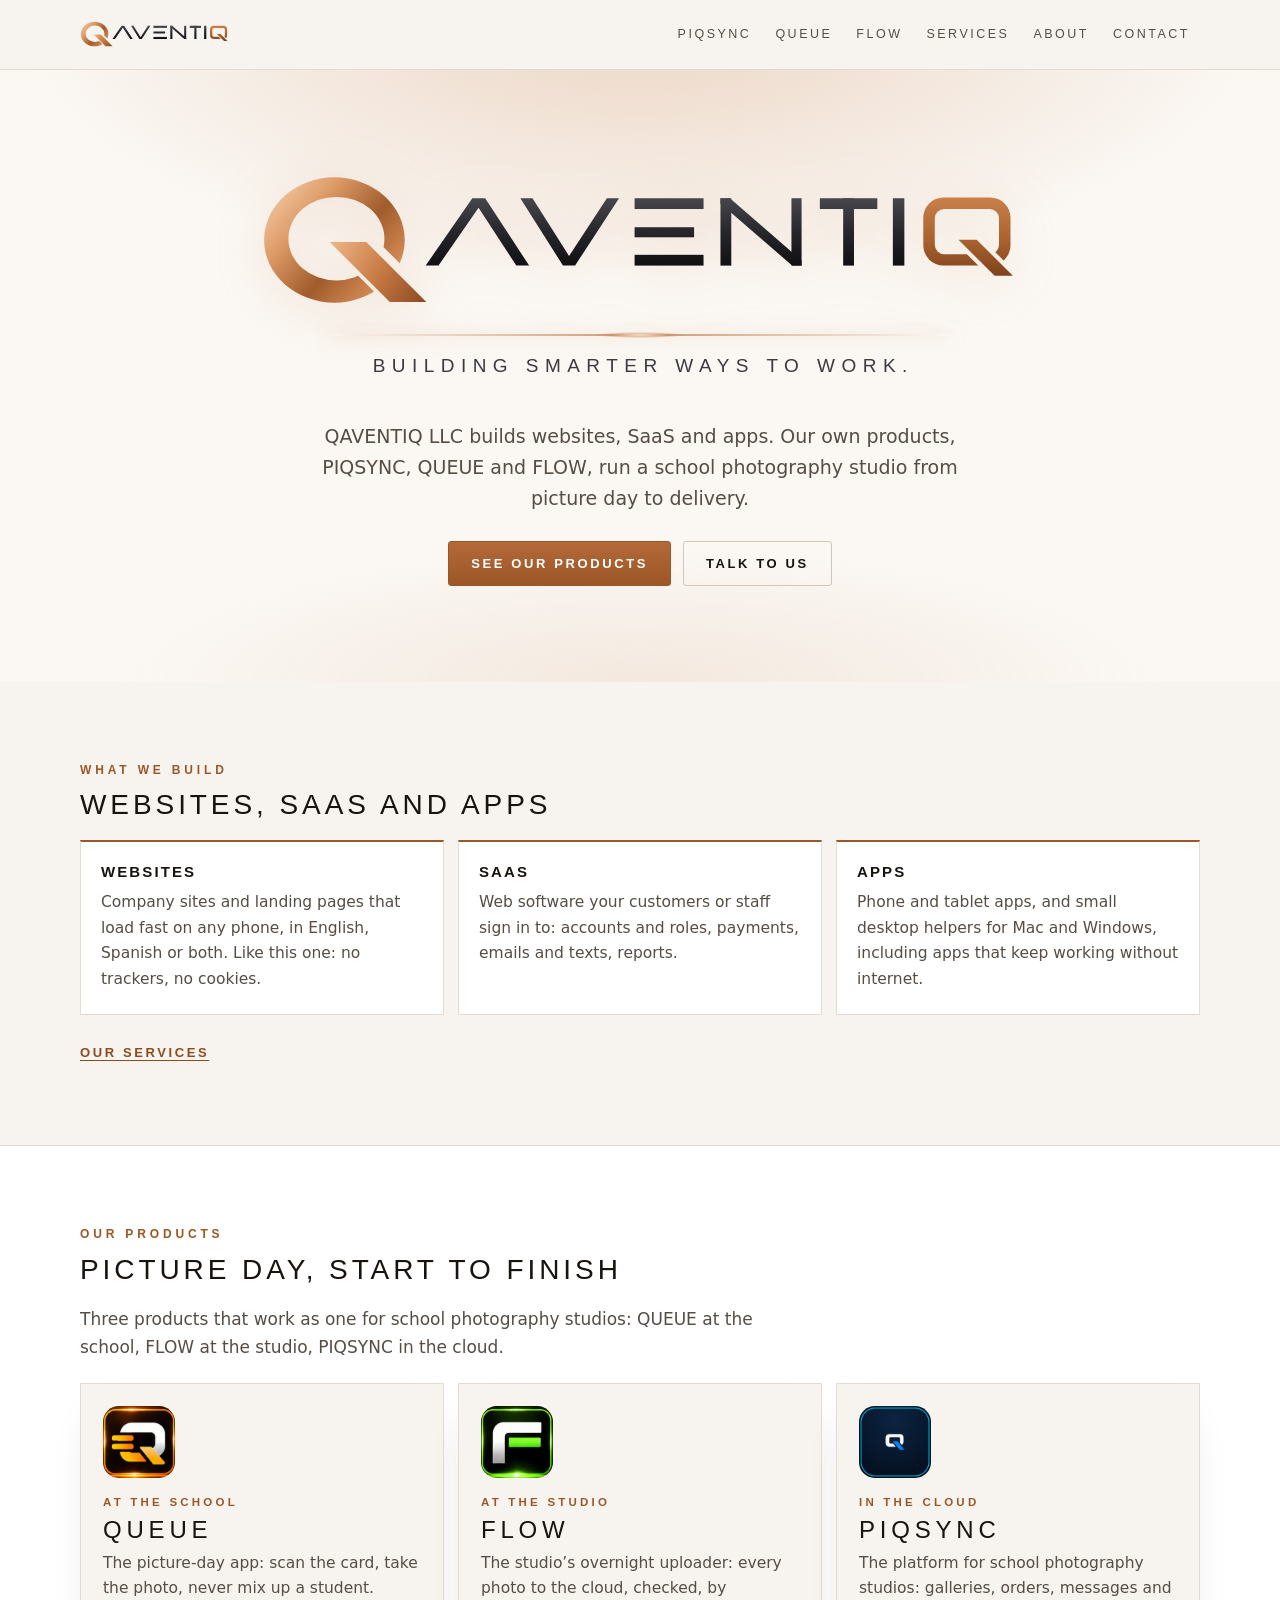
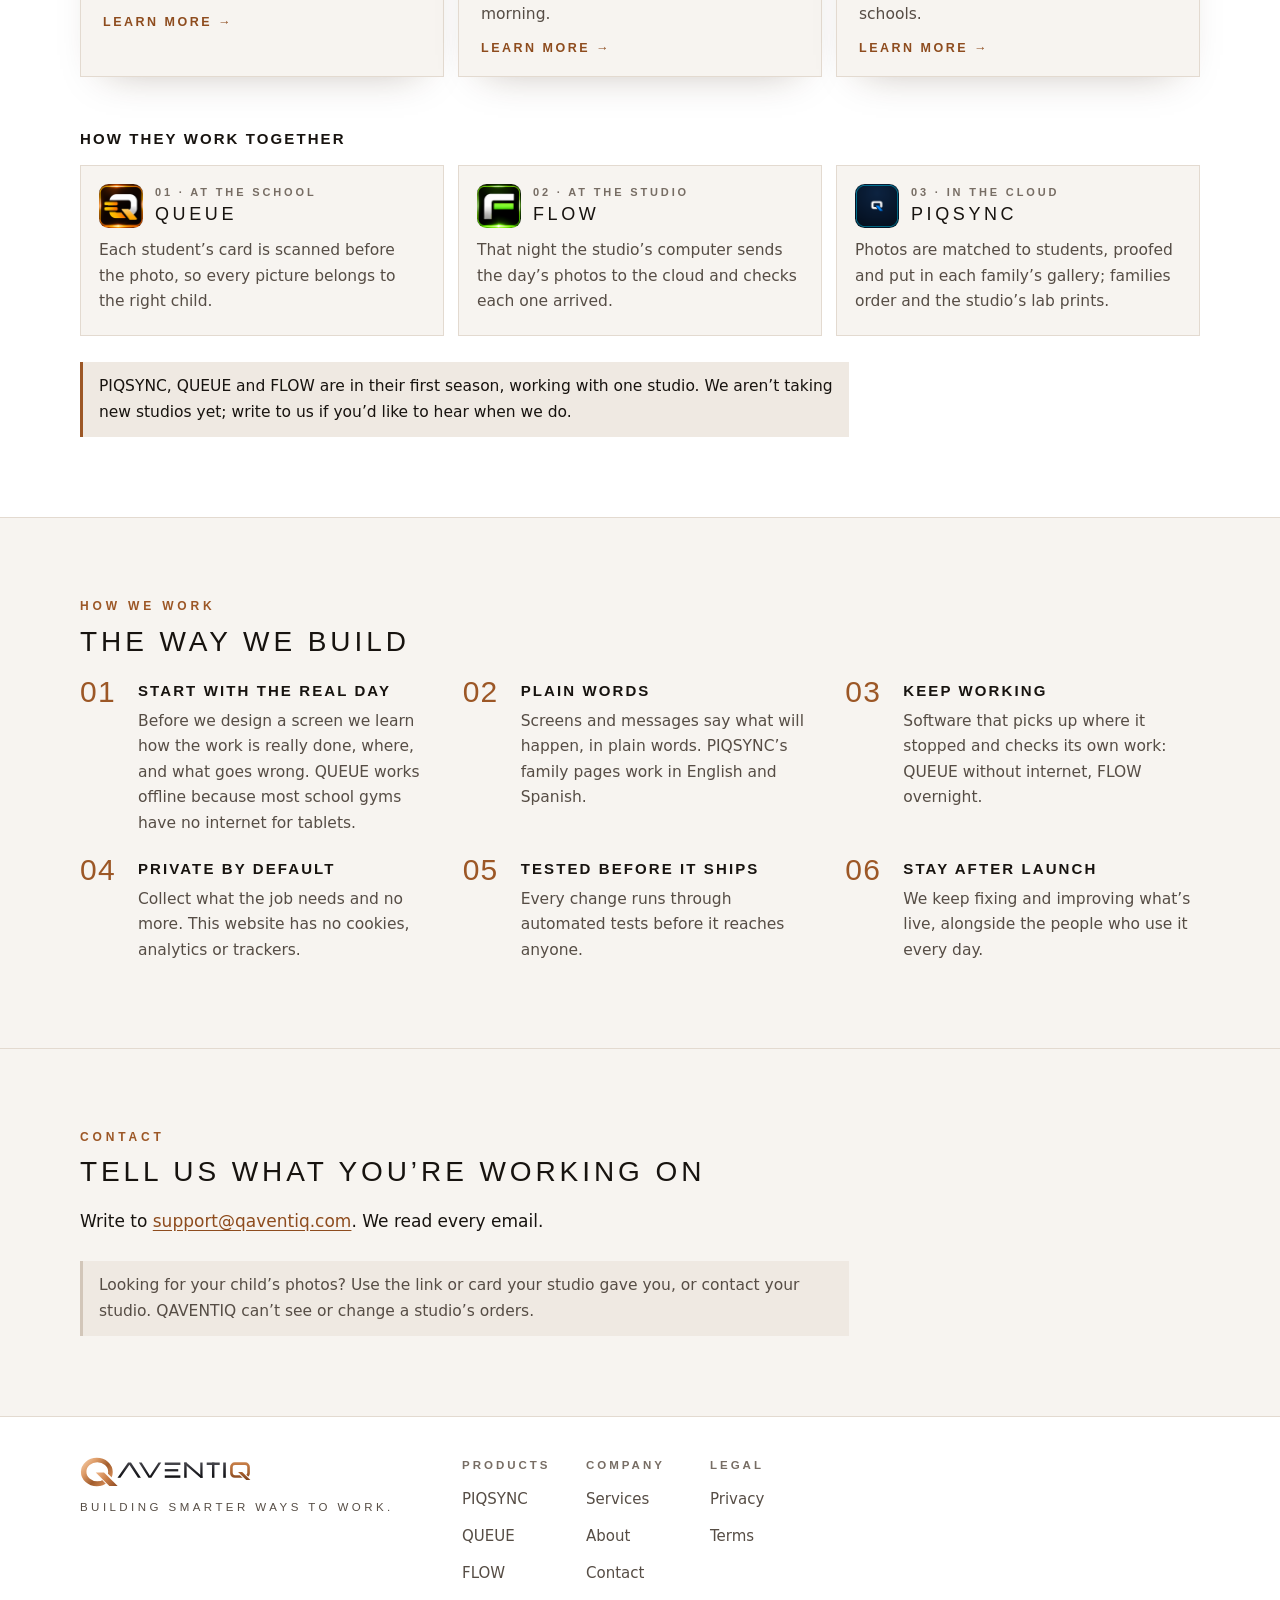
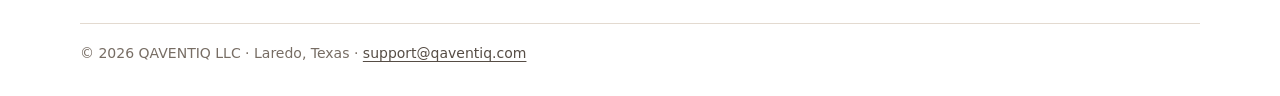
==== docs/index.html @ 7f14b894 "qaventiq.com: the QAVENTIQ LLC website (source at the root, the built site in docs/ for GitHub Pages" ====
<!doctype html>
<html lang="en">
<head>
<meta charset="utf-8">
<meta name="viewport" content="width=device-width, initial-scale=1">
<meta http-equiv="Content-Security-Policy" content="default-src 'none'; style-src 'self'; img-src 'self'; base-uri 'none'; form-action 'none'">
<title>QAVENTIQ · Building smarter ways to work.</title>
<meta name="description" content="QAVENTIQ builds websites, SaaS and apps, and makes PIQSYNC, QUEUE and FLOW for school photography studios.">
<meta name="theme-color" content="#0A0908" media="(prefers-color-scheme: dark)">
<meta name="theme-color" content="#F7F4F0" media="(prefers-color-scheme: light)">
<meta property="og:type" content="website">
<meta property="og:site_name" content="QAVENTIQ">
<meta property="og:title" content="QAVENTIQ · Building smarter ways to work.">
<meta property="og:description" content="QAVENTIQ builds websites, SaaS and apps, and makes PIQSYNC, QUEUE and FLOW for school photography studios.">
<meta property="og:image" content="https://qaventiq.com/assets/qaventiq-share.jpg">
<meta name="twitter:card" content="summary_large_image">
<link rel="icon" href="assets/qaventiq-mark.svg" type="image/svg+xml">
<link rel="icon" href="assets/qaventiq-icon-32.png" sizes="32x32" type="image/png">
<link rel="apple-touch-icon" href="assets/qaventiq-icon-180.png">
<link rel="stylesheet" href="site.css">
</head>
<body class="is-home">
<a class="skip" href="#main">Skip to content</a>
<header class="top"><div class="wrap top-in"><a class="brand" href="index.html" aria-label="QAVENTIQ home"><picture class="brand-logo"><source srcset="assets/qaventiq-lockup-light.svg" media="(prefers-color-scheme: light)"><img src="assets/qaventiq-lockup-dark.svg" alt="QAVENTIQ" width="168" height="29"></picture></a>
<nav class="topnav" aria-label="Main"><a href="piqsync.html">PIQSYNC</a><a href="queue.html">QUEUE</a><a href="flow.html">FLOW</a><a href="services.html">Services</a><a href="about.html">About</a><a href="contact.html">Contact</a></nav></div></header>
<section class="hero"><div class="wrap hero-in">
<h1 class="hero-logo"><picture class="hero-lockup"><source srcset="assets/qaventiq-lockup-light.svg" media="(prefers-color-scheme: light)"><img src="assets/qaventiq-lockup-dark.svg" alt="QAVENTIQ" width="1124" height="196"></picture></h1>
<div class="beam" aria-hidden="true"></div>
<p class="tagline">Building smarter ways to work.</p>
<p class="hero-lead">QAVENTIQ LLC builds websites, SaaS and apps. Our own products, PIQSYNC, QUEUE and FLOW, run a school photography studio from picture day to delivery.</p>
<p class="actions"><a class="btn" href="#products">See our products</a><a class="btn btn--ghost" href="contact.html">Talk to us</a></p>
</div></section>
<main id="main">
<section class="band"><div class="wrap"><p class="eyebrow">What we build</p><h2>Websites, SaaS and apps</h2>
<div class="grid grid--3"><div class="card"><h3>Websites</h3><p>Company sites and landing pages that load fast on any phone, in English, Spanish or both. Like this one: no trackers, no cookies.</p></div><div class="card"><h3>SaaS</h3><p>Web software your customers or staff sign in to: accounts and roles, payments, emails and texts, reports.</p></div><div class="card"><h3>Apps</h3><p>Phone and tablet apps, and small desktop helpers for Mac and Windows, including apps that keep working without internet.</p></div></div>
<p class="more"><a href="services.html">Our services</a></p></div></section>
<section class="band band--alt" id="products"><div class="wrap"><p class="eyebrow">Our products</p><h2>Picture day, start to finish</h2>
<p class="intro">Three products that work as one for school photography studios: QUEUE at the school, FLOW at the studio, PIQSYNC in the cloud.</p>
<div class="grid grid--3"><a class="prod" href="queue.html"><img class="picon" src="assets/queue-icon.png" alt="QUEUE icon" width="72" height="72"><span class="prod-where">At the school</span><span class="prod-name">QUEUE</span><span class="prod-line">The picture-day app: scan the card, take the photo, never mix up a student.</span><span class="prod-go">Learn more</span></a><a class="prod" href="flow.html"><img class="picon" src="assets/flow-icon.png" alt="FLOW icon" width="72" height="72"><span class="prod-where">At the studio</span><span class="prod-name">FLOW</span><span class="prod-line">The studio’s overnight uploader: every photo to the cloud, checked, by morning.</span><span class="prod-go">Learn more</span></a><a class="prod" href="piqsync.html"><img class="picon" src="assets/piqsync-icon.png" alt="PIQSYNC icon" width="72" height="72"><span class="prod-where">In the cloud</span><span class="prod-name">PIQSYNC</span><span class="prod-line">The platform for school photography studios: galleries, orders, messages and schools.</span><span class="prod-go">Learn more</span></a></div>
<h3 class="sub">How they work together</h3><ol class="chain"><li class="chain-step">
<div class="chain-head"><img class="picon" src="assets/queue-icon.png" alt="QUEUE icon" width="44" height="44"><div><span class="chain-n">01 · At the school</span><a href="queue.html">QUEUE</a></div></div>
<p>Each student’s card is scanned before the photo, so every picture belongs to the right child.</p></li><li class="chain-step">
<div class="chain-head"><img class="picon" src="assets/flow-icon.png" alt="FLOW icon" width="44" height="44"><div><span class="chain-n">02 · At the studio</span><a href="flow.html">FLOW</a></div></div>
<p>That night the studio’s computer sends the day’s photos to the cloud and checks each one arrived.</p></li><li class="chain-step">
<div class="chain-head"><img class="picon" src="assets/piqsync-icon.png" alt="PIQSYNC icon" width="44" height="44"><div><span class="chain-n">03 · In the cloud</span><a href="piqsync.html">PIQSYNC</a></div></div>
<p>Photos are matched to students, proofed and put in each family’s gallery; families order and the studio’s lab prints.</p></li></ol>
<p class="note">PIQSYNC, QUEUE and FLOW are in their first season, working with one studio. We aren’t taking new studios yet; write to us if you’d like to hear when we do.</p></div></section>
<section class="band"><div class="wrap"><p class="eyebrow">How we work</p><h2>The way we build</h2>
<ol class="steps"><li><h3>Start with the real day</h3><p>Before we design a screen we learn how the work is really done, where, and what goes wrong. QUEUE works offline because most school gyms have no internet for tablets.</p></li><li><h3>Plain words</h3><p>Screens and messages say what will happen, in plain words. PIQSYNC’s family pages work in English and Spanish.</p></li><li><h3>Keep working</h3><p>Software that picks up where it stopped and checks its own work: QUEUE without internet, FLOW overnight.</p></li><li><h3>Private by default</h3><p>Collect what the job needs and no more. This website has no cookies, analytics or trackers.</p></li><li><h3>Tested before it ships</h3><p>Every change runs through automated tests before it reaches anyone.</p></li><li><h3>Stay after launch</h3><p>We keep fixing and improving what’s live, alongside the people who use it every day.</p></li></ol></div></section>
<section class="band band--cta"><div class="wrap"><p class="eyebrow">Contact</p><h2>Tell us what you’re working on</h2>
<p>Write to <a class="mail" href="mailto:support@qaventiq.com">support@qaventiq.com</a>. We read every email.</p><p class="note note--quiet">Looking for your child’s photos? Use the link or card your studio gave you, or contact your studio. QAVENTIQ can’t see or change a studio’s orders.</p></div></section>
</main>
<footer class="foot"><div class="wrap">
<div class="foot-brand"><picture class="foot-logo"><source srcset="assets/qaventiq-lockup-light.svg" media="(prefers-color-scheme: light)"><img src="assets/qaventiq-lockup-dark.svg" alt="QAVENTIQ" width="196" height="34"></picture><p class="tag">Building smarter ways to work.</p></div>
<nav class="foot-cols" aria-label="Footer">
<div><h2>Products</h2><a href="piqsync.html">PIQSYNC</a><a href="queue.html">QUEUE</a><a href="flow.html">FLOW</a></div>
<div><h2>Company</h2><a href="services.html">Services</a><a href="about.html">About</a><a href="contact.html">Contact</a></div>
<div><h2>Legal</h2><a href="privacy.html">Privacy</a><a href="terms.html">Terms</a></div>
</nav>
<p class="legal">© 2026 QAVENTIQ LLC · Laredo, Texas · <a class="mail" href="mailto:support@qaventiq.com">support@qaventiq.com</a></p>
</div></footer>
</body>
</html>
---- docs/site.css ----
/* qaventiq.com: the QAVENTIQ brand board. Near-black with a warm copper glow, copper + brushed silver, thin wide
   capitals; the light theme comes from the board's white tile. Dark first; every color is a token. No outside fonts
   (the site's CSP is style-src 'self'): system faces, and letter-spacing does the work. */
:root {
  --bg: #0A0908; --bg-2: #12100E; --bg-3: #1B1815; --edge: #2A241F; --edge-2: #3B332C;
  --fg: #EEE9E4; --fg-2: #B5ACA4; --fg-3: #8E857C;
  --copper: #D99566; --copper-2: #F1C097; --copper-ink: #170D06; --silver: #D7D9DD;
  --link: #E8A878; --glow: 217, 149, 102; --hero-bg: #070605; --hero-fg2: #C9C0B8;
  --draft-bg: #2A1A0E; --draft-fg: #F5C9A0; --draft-edge: #C9874F;
  --preview-bg: #F5D27A; --preview-fg: #3A2A05; --focus: #F1C097;
  --plate-edge: rgba(255, 255, 255, .09); --shadow: 0 1px 0 rgba(255, 255, 255, .03) inset, 0 18px 40px -24px rgba(0, 0, 0, .8);
  --display: 'Avenir Next', Avenir, 'Segoe UI', 'Helvetica Neue', Helvetica, Arial, system-ui, sans-serif;
  --body: system-ui, -apple-system, 'Segoe UI', Roboto, 'Helvetica Neue', Arial, sans-serif;
  color-scheme: dark;
}
@media (prefers-color-scheme: light) {
  :root:not([data-theme="dark"]) {
    --bg: #F7F4F0; --bg-2: #FFFFFF; --bg-3: #EFE9E2; --edge: #E3DAD0; --edge-2: #D2C6B9;
    --fg: #17130F; --fg-2: #564D45; --fg-3: #776D64;
    --copper: #9C5726; --copper-2: #B4693A; --copper-ink: #FFFFFF; --silver: #3A3A3F;
    --link: #8E4C1E; --glow: 201, 135, 88; --hero-bg: #FBF8F4; --hero-fg2: #564D45;
    --draft-bg: #FFF4E8; --draft-fg: #7A3A0E; --draft-edge: #B8682F;
    --preview-bg: #FDE68A; --preview-fg: #713F12; --focus: #9C5726;
    --plate-edge: rgba(0, 0, 0, .14); --shadow: 0 18px 40px -26px rgba(60, 35, 15, .35);
    color-scheme: light;
  }
}
:root[data-theme="light"] {
  --bg: #F7F4F0; --bg-2: #FFFFFF; --bg-3: #EFE9E2; --edge: #E3DAD0; --edge-2: #D2C6B9;
  --fg: #17130F; --fg-2: #564D45; --fg-3: #776D64;
  --copper: #9C5726; --copper-2: #B4693A; --copper-ink: #FFFFFF; --silver: #3A3A3F;
  --link: #8E4C1E; --glow: 201, 135, 88; --hero-bg: #FBF8F4; --hero-fg2: #564D45;
  --draft-bg: #FFF4E8; --draft-fg: #7A3A0E; --draft-edge: #B8682F;
  --preview-bg: #FDE68A; --preview-fg: #713F12; --focus: #9C5726;
  --plate-edge: rgba(0, 0, 0, .14); --shadow: 0 18px 40px -26px rgba(60, 35, 15, .35);
  color-scheme: light;
}

* { box-sizing: border-box; }
html { -webkit-text-size-adjust: 100%; }
body { margin: 0; background: var(--bg); color: var(--fg); font: 400 17px/1.65 var(--body); overflow-wrap: break-word; }
img { max-width: 100%; height: auto; display: block; }
a { color: var(--link); text-underline-offset: 3px; }
a:focus-visible { outline: 3px solid var(--focus); outline-offset: 3px; border-radius: 2px; }
h1, h2, h3 { text-wrap: balance; }
.skip { position: absolute; left: -999px; top: 0; }
.skip:focus { left: 16px; top: 12px; z-index: 9; background: var(--bg-2); color: var(--fg); padding: 10px 14px; }
.wrap { width: min(100% - 32px, 1120px); margin-inline: auto; }
.narrow > * { max-width: 760px; }
.narrow > .grid { max-width: none; }
.preview { background: var(--preview-bg); color: var(--preview-fg); text-align: center; font: 600 13px/1.4 var(--body); letter-spacing: .14em; text-transform: uppercase; padding: 6px 12px; }

/* header */
.top { border-bottom: 1px solid var(--edge); background: var(--bg); }
.top-in { display: flex; align-items: center; gap: 8px 24px; flex-wrap: wrap; padding-block: 14px; }
.brand { display: block; padding-block: 6px; }
.brand-logo img { height: 26px; width: auto; }
.topnav { display: flex; flex-wrap: wrap; gap: 2px 4px; margin-left: auto; }
.topnav a { color: var(--fg-2); text-decoration: none; font: 500 12.5px/1 var(--display); letter-spacing: .2em; text-transform: uppercase; padding: 14px 10px; }
.topnav a:hover { color: var(--fg); }
.topnav a[aria-current] { color: var(--fg); box-shadow: inset 0 -2px 0 var(--copper); }

/* type */
.eyebrow { max-width: none; margin: 0 0 10px; font: 600 12px/1.4 var(--display); letter-spacing: .32em; text-transform: uppercase; color: var(--copper); }
h1 { font: 300 clamp(28px, 5.4vw, 48px)/1.12 var(--display); letter-spacing: .06em; text-transform: uppercase; margin: 0 0 16px; }
h2 { font: 400 clamp(21px, 3.2vw, 28px)/1.2 var(--display); letter-spacing: .14em; text-transform: uppercase; margin: 0 0 18px; }
h3 { font: 600 15px/1.35 var(--display); letter-spacing: .14em; text-transform: uppercase; margin: 0 0 8px; }
.lead { font-size: clamp(18px, 2.2vw, 20px); color: var(--fg-2); max-width: 62ch; margin: 0 0 18px; }
.intro { color: var(--fg-2); max-width: 66ch; margin: -6px 0 22px; }
.meta { color: var(--fg-3); font-size: 14.5px; }
p { max-width: 70ch; }

/* home hero: the board's banner, drawn (the lockup SVG, a copper beam, the tagline in wide capitals) */
.hero { position: relative; overflow: hidden; color: var(--fg); padding-block: clamp(48px, 9vw, 104px) clamp(48px, 8vw, 96px);
  background: radial-gradient(ellipse 70% 60% at 50% -8%, rgba(var(--glow), .30), transparent 70%),
              radial-gradient(ellipse 55% 30% at 50% 100%, rgba(var(--glow), .14), transparent 75%), var(--hero-bg); }
.hero-in { text-align: center; position: relative; }
.hero-logo { margin: 0 auto; max-width: 760px; }
.hero-lockup img { width: 100%; height: auto; margin-inline: auto; filter: drop-shadow(0 10px 28px rgba(var(--glow), .22)); }
.beam { position: relative; height: 2px; width: min(620px, 86%); margin: clamp(18px, 3vw, 28px) auto 0;
  background: linear-gradient(90deg, transparent, rgba(var(--glow), .85) 50%, transparent); box-shadow: 0 0 18px rgba(var(--glow), .55); }
.beam::after { content: ''; position: absolute; left: 50%; top: 50%; width: 90px; height: 6px; transform: translate(-50%, -50%);
  border-radius: 50%; background: radial-gradient(ellipse at center, rgba(255, 236, 214, .95), rgba(var(--glow), .5) 45%, transparent 72%); }
.tagline { margin: 16px auto 0; max-width: none; text-wrap: balance; font: 400 clamp(13px, 2.3vw, 19px)/1.5 var(--display); letter-spacing: .34em; text-transform: uppercase; color: var(--silver); padding-left: .34em; }
.hero-lead { margin: clamp(26px, 4vw, 40px) auto 0; color: var(--hero-fg2); font-size: clamp(17px, 2vw, 19px); max-width: 58ch; }
.actions { display: flex; flex-wrap: wrap; justify-content: center; gap: 12px; margin: 26px auto 0; max-width: none; }
.btn { display: inline-block; text-decoration: none; font: 600 13px/1 var(--display); letter-spacing: .2em; text-transform: uppercase;
  padding: 15px 22px; border-radius: 3px; color: var(--copper-ink); background: linear-gradient(180deg, var(--copper-2), var(--copper)); border: 1px solid var(--copper); }
.btn--ghost { background: transparent; color: var(--fg); border-color: var(--edge-2); }
.btn--ghost:hover { border-color: var(--copper); }

/* bands */
main { display: block; }
.band { padding-block: clamp(44px, 7vw, 80px); }
.band--alt { background: var(--bg-2); border-block: 1px solid var(--edge); }
.band--cta { border-top: 1px solid var(--edge); }
.band .wrap > h2 + p, .band .narrow > h2 + p { margin-top: 0; }
.more { margin: 22px 0 0; }
.more a { font: 600 13px/1 var(--display); letter-spacing: .2em; text-transform: uppercase; }
.sub { margin: clamp(36px, 5vw, 52px) 0 16px; }

.grid { display: grid; gap: 14px; }
.grid--3 { grid-template-columns: repeat(auto-fit, minmax(min(100%, 280px), 1fr)); }
.grid--2 { grid-template-columns: repeat(auto-fit, minmax(min(100%, 420px), 1fr)); }
.card { background: var(--bg); border: 1px solid var(--edge); border-top: 2px solid var(--copper); padding: 20px 20px 22px; min-width: 0; }
.band--alt .card { background: var(--bg-2); }
.band:not(.band--alt) .card { background: var(--bg-2); }
.card p { margin: 0; color: var(--fg-2); font-size: 15.5px; }
.card h2 { font: 600 15px/1.35 var(--display); letter-spacing: .14em; margin: 0 0 8px; }

/* product cards */
.prod { display: grid; gap: 6px; align-content: start; text-decoration: none; color: var(--fg); background: var(--bg); border: 1px solid var(--edge); padding: 22px; min-width: 0; box-shadow: var(--shadow); transition: border-color .15s; }
.prod:hover { border-color: var(--copper); }
.picon { border-radius: 22%; }
.prod .picon { margin-bottom: 10px; }
.prod-where { font: 600 11.5px/1.4 var(--display); letter-spacing: .28em; text-transform: uppercase; color: var(--copper); }
.prod-name { font: 400 24px/1.2 var(--display); letter-spacing: .2em; }
.prod-line { color: var(--fg-2); font-size: 15.5px; }
.prod-go { margin-top: 8px; font: 600 12.5px/1 var(--display); letter-spacing: .2em; text-transform: uppercase; color: var(--link); }
.prod-go::after { content: ' →'; }

/* the chain: QUEUE → FLOW → PIQSYNC */
.chain { list-style: none; margin: 0; padding: 0; display: grid; gap: 14px; grid-template-columns: repeat(auto-fit, minmax(min(100%, 280px), 1fr)); counter-reset: step; }
.chain-step { position: relative; border: 1px solid var(--edge); background: var(--bg); padding: 18px 18px 20px; min-width: 0; }
.band:not(.band--alt) .chain-step { background: var(--bg-2); }
.chain-step.is-here { border-color: var(--copper); box-shadow: 0 0 0 1px var(--copper) inset; }
.chain-head { display: flex; align-items: center; gap: 12px; margin-bottom: 10px; }
.chain-head .picon { flex: none; }
.chain-n { display: block; font: 600 11px/1.4 var(--display); letter-spacing: .26em; text-transform: uppercase; color: var(--fg-3); }
.chain-head a { font: 500 18px/1.2 var(--display); letter-spacing: .2em; text-decoration: none; color: var(--fg); }
.chain-head a:hover { color: var(--link); }
.chain-step p { margin: 0; color: var(--fg-2); font-size: 15.5px; }
.chain-tag { position: absolute; top: 12px; right: 12px; font: 600 10.5px/1 var(--display); letter-spacing: .2em; text-transform: uppercase; color: var(--copper-ink); background: var(--copper); padding: 5px 7px; border-radius: 2px; }

.note { border-left: 3px solid var(--copper); background: var(--bg-3); padding: 12px 16px; margin: 26px 0 0; font-size: 15.5px; color: var(--fg); max-width: 78ch; }
.note--quiet { border-left-color: var(--edge-2); color: var(--fg-2); }

/* steps */
.steps { list-style: none; counter-reset: s; margin: 0; padding: 0; display: grid; gap: 14px 28px; grid-template-columns: repeat(auto-fit, minmax(min(100%, 300px), 1fr)); }
.steps--4 { grid-template-columns: repeat(auto-fit, minmax(min(100%, 230px), 1fr)); }
.steps li { counter-increment: s; position: relative; padding: 4px 0 4px 58px; min-width: 0; }
.steps li::before { content: counter(s, decimal-leading-zero); position: absolute; left: 0; top: 0; font: 300 30px/1 var(--display); letter-spacing: .04em; color: var(--copper); }
.steps p { margin: 0; color: var(--fg-2); font-size: 15.5px; }

/* product pages */
.phero { position: relative; padding-block: clamp(30px, 5vw, 56px) clamp(36px, 6vw, 64px); border-bottom: 1px solid var(--edge);
  background: radial-gradient(ellipse 65% 70% at 85% -10%, rgba(var(--p-glow, var(--glow)), .22), transparent 70%), var(--hero-bg); }
.phero--plain { background: radial-gradient(ellipse 65% 70% at 85% -10%, rgba(var(--glow), .2), transparent 70%), var(--hero-bg); }
.is-piqsync { --p-glow: 0, 153, 255; }
.is-queue { --p-glow: 255, 140, 30; }
.is-flow { --p-glow: 110, 220, 40; }
.crumb { margin: 0 0 22px; font: 600 12px/1.4 var(--display); letter-spacing: .2em; text-transform: uppercase; color: var(--fg-3); }
.crumb a { color: var(--fg-2); text-decoration: none; }
.crumb a:hover { color: var(--link); }
.plate { display: inline-block; max-width: min(100%, 520px); border-radius: 14px; overflow: hidden; border: 1px solid var(--plate-edge); margin: 0 0 26px; box-shadow: 0 22px 50px -30px rgba(0, 0, 0, .9); }
.plate img { width: 100%; height: auto; }
.plate--flow { background: #071200; }
.plate--queue { background: #0D0500; }
.plate--piqsync { background: #04101F; }
.plate--logo { padding: clamp(22px, 4vw, 34px) clamp(22px, 4vw, 40px); }
.plate--logo img { width: min(420px, 100%); }
.piqby { display: inline-flex; align-items: center; flex-wrap: wrap; gap: 6px 10px; margin-top: 6px; padding: 10px 14px; border: 1px solid var(--edge); background: var(--bg-2); }
.piqby img { height: 18px; width: auto; }
.piqby span { font: 500 12.5px/1 var(--display); letter-spacing: .24em; text-transform: uppercase; color: var(--fg-2); }

/* documents, about, contact */
.doc-main { padding-block: clamp(32px, 5vw, 60px) clamp(48px, 7vw, 80px); }
.doc-main h2 { margin-top: 34px; }
.doc-main .card h2 { margin-top: 0; }
.draft { border: 2px dashed var(--draft-edge); color: var(--draft-fg); background: var(--draft-bg); padding: 10px 14px; font-weight: 600; margin: 0 0 24px; max-width: none; }
dl.doc { margin: 0; }
dl.doc dt { font: 600 15px/1.35 var(--display); letter-spacing: .14em; text-transform: uppercase; margin: 26px 0 6px; }
dl.doc dd { margin: 0; max-width: 70ch; color: var(--fg-2); }
.ticks { padding-left: 0; list-style: none; display: grid; gap: 8px; }
.ticks li { padding-left: 26px; position: relative; color: var(--fg-2); }
.ticks li::before { content: ''; position: absolute; left: 4px; top: .7em; width: 10px; height: 2px; background: var(--copper); }
.mail-big { font: 300 clamp(22px, 5vw, 36px)/1.2 var(--display); letter-spacing: .04em; color: var(--fg); margin: 6px 0 30px; user-select: all; overflow-wrap: anywhere; }
.contact-grid { margin-bottom: 26px; }
.contact-grid .card { background: var(--bg-2); }

/* footer */
.foot { border-top: 1px solid var(--edge); background: var(--bg-2); padding-block: 40px 30px; color: var(--fg-2); font-size: 15px; }
.foot .wrap { display: grid; gap: 26px; grid-template-columns: repeat(auto-fit, minmax(min(100%, 300px), 1fr)); }
.foot-logo img { height: 30px; width: auto; }
.tag { margin: 12px 0 0; font: 500 11.5px/1.5 var(--display); letter-spacing: .3em; text-transform: uppercase; color: var(--fg-2); }
.foot-cols { display: grid; grid-template-columns: repeat(3, minmax(0, 1fr)); gap: 16px; }
.foot-cols h2 { font: 600 11.5px/1.4 var(--display); letter-spacing: .26em; color: var(--fg-3); margin: 0 0 8px; }
.foot-cols a { display: block; color: var(--fg-2); text-decoration: none; padding-block: 6px; }
.foot-cols a:hover { color: var(--link); }
.legal { grid-column: 1 / -1; margin: 6px 0 0; padding-top: 18px; border-top: 1px solid var(--edge); font-size: 14px; color: var(--fg-3); max-width: none; }
.legal a { color: var(--fg-2); }

@media (max-width: 640px) {
  body { font-size: 16.5px; }
  .top-in { padding-block: 10px 4px; }
  .topnav { margin-left: -10px; width: calc(100% + 20px); }
  .topnav a { padding: 12px 10px; letter-spacing: .16em; font-size: 12px; }
  .steps li { padding-left: 50px; }
  .tagline { font-size: 12px; letter-spacing: .2em; padding-left: .2em; }
  .chain-tag { position: static; display: inline-block; margin-top: 12px; }
}
@media (prefers-reduced-motion: no-preference) { .prod { transition: border-color .15s, transform .15s; } .prod:hover { transform: translateY(-2px); } }
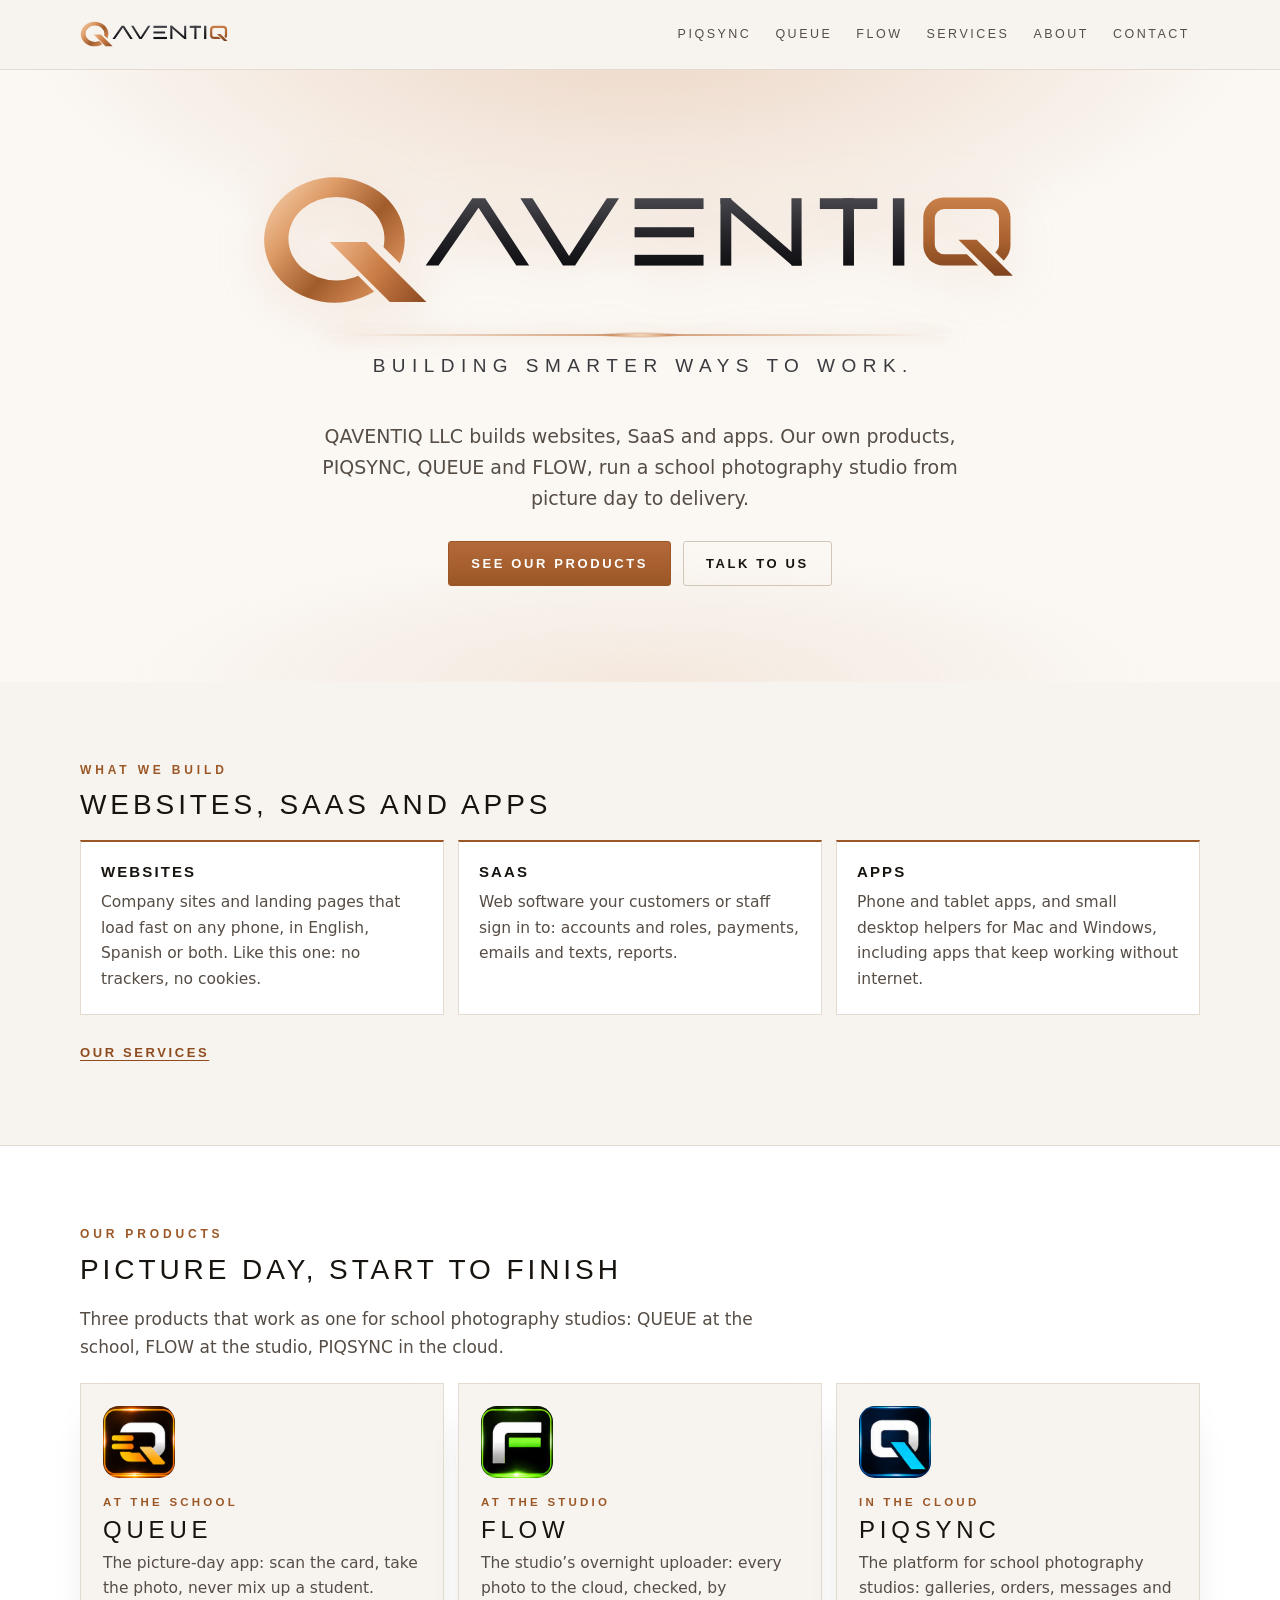
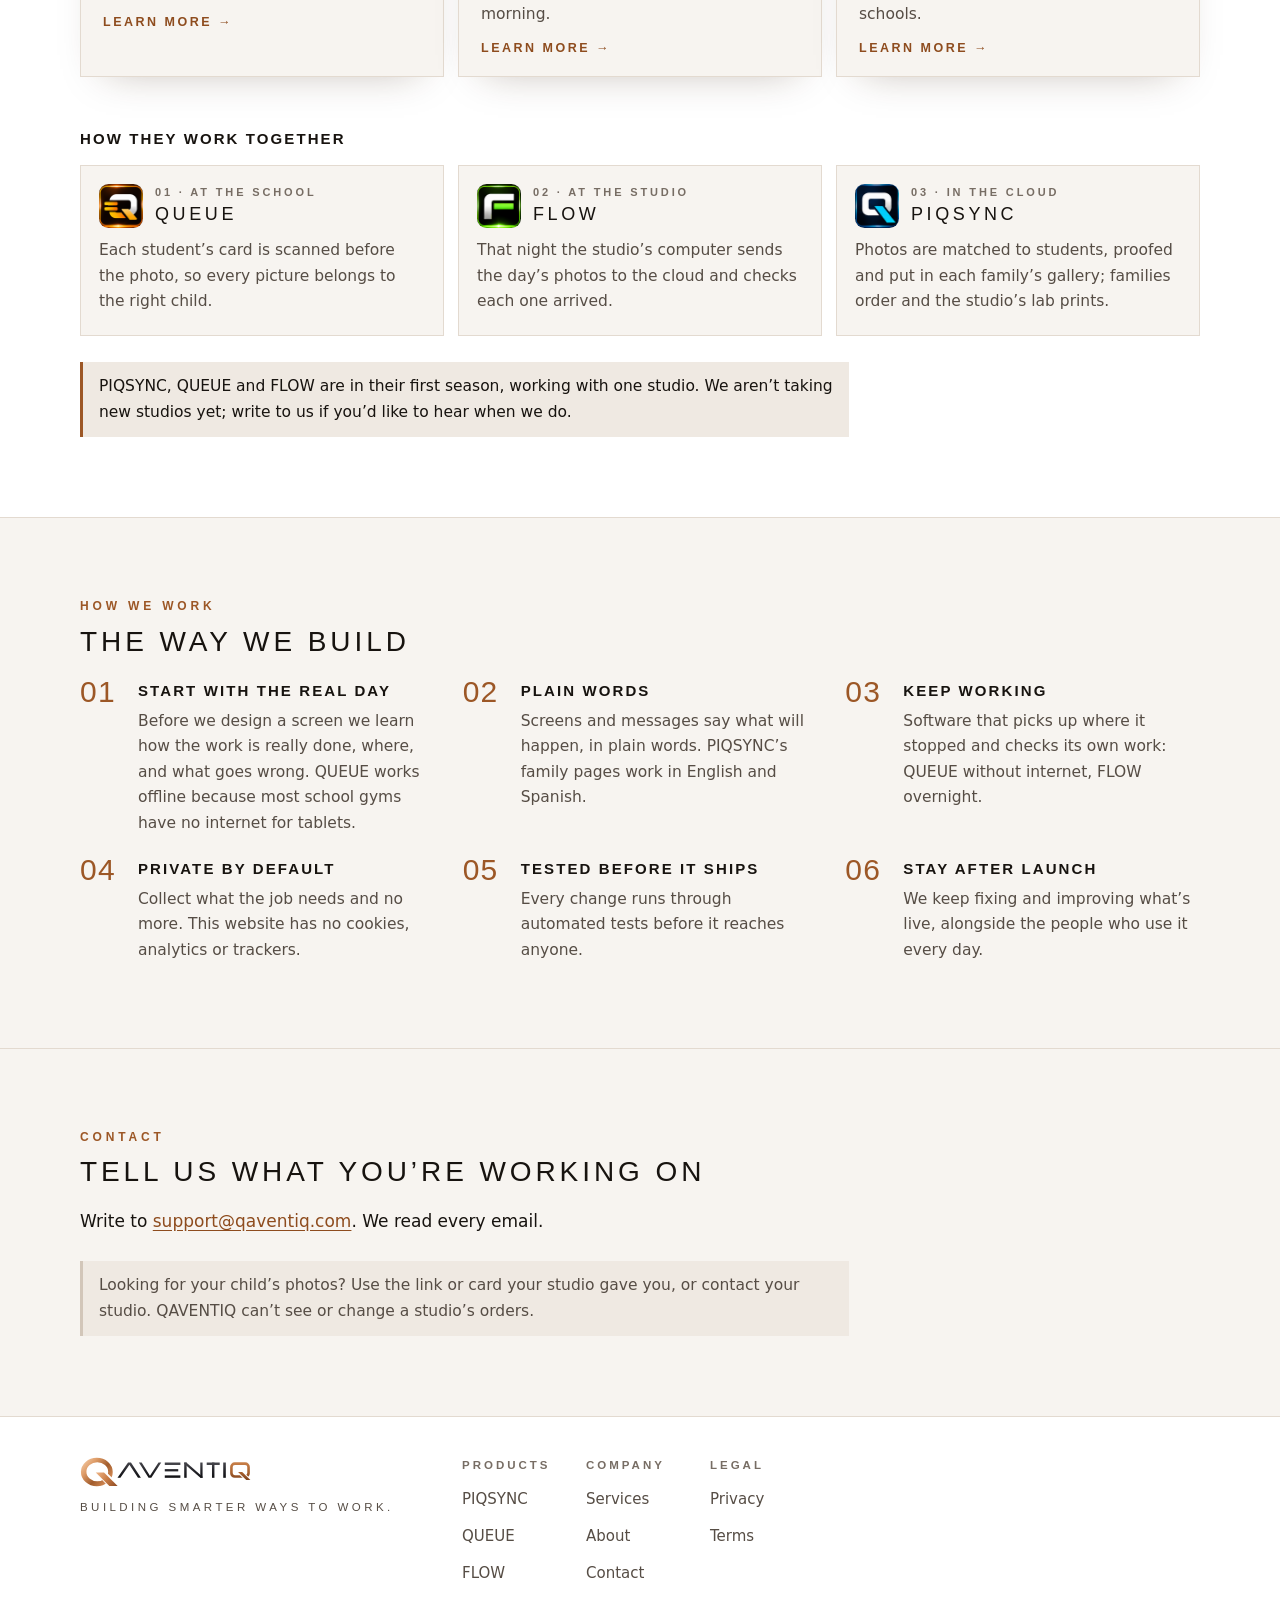
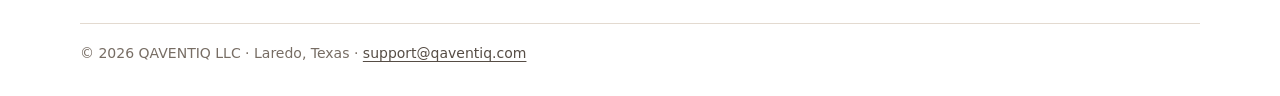
==== commit 9a176afa: "The PIQSYNC lockup and Q tile that match FLOW and QUEUE Co-Authored-By: Claude Opus 5.5 <noreply@ant" ====
--- a/docs/index.html
+++ b/docs/index.html
@@ -36,13 +36,13 @@
 <p class="more"><a href="services.html">Our services</a></p></div></section>
 <section class="band band--alt" id="products"><div class="wrap"><p class="eyebrow">Our products</p><h2>Picture day, start to finish</h2>
 <p class="intro">Three products that work as one for school photography studios: QUEUE at the school, FLOW at the studio, PIQSYNC in the cloud.</p>
-<div class="grid grid--3"><a class="prod" href="queue.html"><img class="picon" src="assets/queue-icon.png" alt="QUEUE icon" width="72" height="72"><span class="prod-where">At the school</span><span class="prod-name">QUEUE</span><span class="prod-line">The picture-day app: scan the card, take the photo, never mix up a student.</span><span class="prod-go">Learn more</span></a><a class="prod" href="flow.html"><img class="picon" src="assets/flow-icon.png" alt="FLOW icon" width="72" height="72"><span class="prod-where">At the studio</span><span class="prod-name">FLOW</span><span class="prod-line">The studio’s overnight uploader: every photo to the cloud, checked, by morning.</span><span class="prod-go">Learn more</span></a><a class="prod" href="piqsync.html"><img class="picon" src="assets/piqsync-icon.png" alt="PIQSYNC icon" width="72" height="72"><span class="prod-where">In the cloud</span><span class="prod-name">PIQSYNC</span><span class="prod-line">The platform for school photography studios: galleries, orders, messages and schools.</span><span class="prod-go">Learn more</span></a></div>
+<div class="grid grid--3"><a class="prod" href="queue.html"><img class="picon" src="assets/queue-icon.png" alt="QUEUE icon" width="72" height="72"><span class="prod-where">At the school</span><span class="prod-name">QUEUE</span><span class="prod-line">The picture-day app: scan the card, take the photo, never mix up a student.</span><span class="prod-go">Learn more</span></a><a class="prod" href="flow.html"><img class="picon" src="assets/flow-icon.png" alt="FLOW icon" width="72" height="72"><span class="prod-where">At the studio</span><span class="prod-name">FLOW</span><span class="prod-line">The studio’s overnight uploader: every photo to the cloud, checked, by morning.</span><span class="prod-go">Learn more</span></a><a class="prod" href="piqsync.html"><img class="picon" src="assets/piqsync-icon-tile.png" alt="PIQSYNC icon" width="72" height="72"><span class="prod-where">In the cloud</span><span class="prod-name">PIQSYNC</span><span class="prod-line">The platform for school photography studios: galleries, orders, messages and schools.</span><span class="prod-go">Learn more</span></a></div>
 <h3 class="sub">How they work together</h3><ol class="chain"><li class="chain-step">
 <div class="chain-head"><img class="picon" src="assets/queue-icon.png" alt="QUEUE icon" width="44" height="44"><div><span class="chain-n">01 · At the school</span><a href="queue.html">QUEUE</a></div></div>
 <p>Each student’s card is scanned before the photo, so every picture belongs to the right child.</p></li><li class="chain-step">
 <div class="chain-head"><img class="picon" src="assets/flow-icon.png" alt="FLOW icon" width="44" height="44"><div><span class="chain-n">02 · At the studio</span><a href="flow.html">FLOW</a></div></div>
 <p>That night the studio’s computer sends the day’s photos to the cloud and checks each one arrived.</p></li><li class="chain-step">
-<div class="chain-head"><img class="picon" src="assets/piqsync-icon.png" alt="PIQSYNC icon" width="44" height="44"><div><span class="chain-n">03 · In the cloud</span><a href="piqsync.html">PIQSYNC</a></div></div>
+<div class="chain-head"><img class="picon" src="assets/piqsync-icon-tile.png" alt="PIQSYNC icon" width="44" height="44"><div><span class="chain-n">03 · In the cloud</span><a href="piqsync.html">PIQSYNC</a></div></div>
 <p>Photos are matched to students, proofed and put in each family’s gallery; families order and the studio’s lab prints.</p></li></ol>
 <p class="note">PIQSYNC, QUEUE and FLOW are in their first season, working with one studio. We aren’t taking new studios yet; write to us if you’d like to hear when we do.</p></div></section>
 <section class="band"><div class="wrap"><p class="eyebrow">How we work</p><h2>The way we build</h2>
